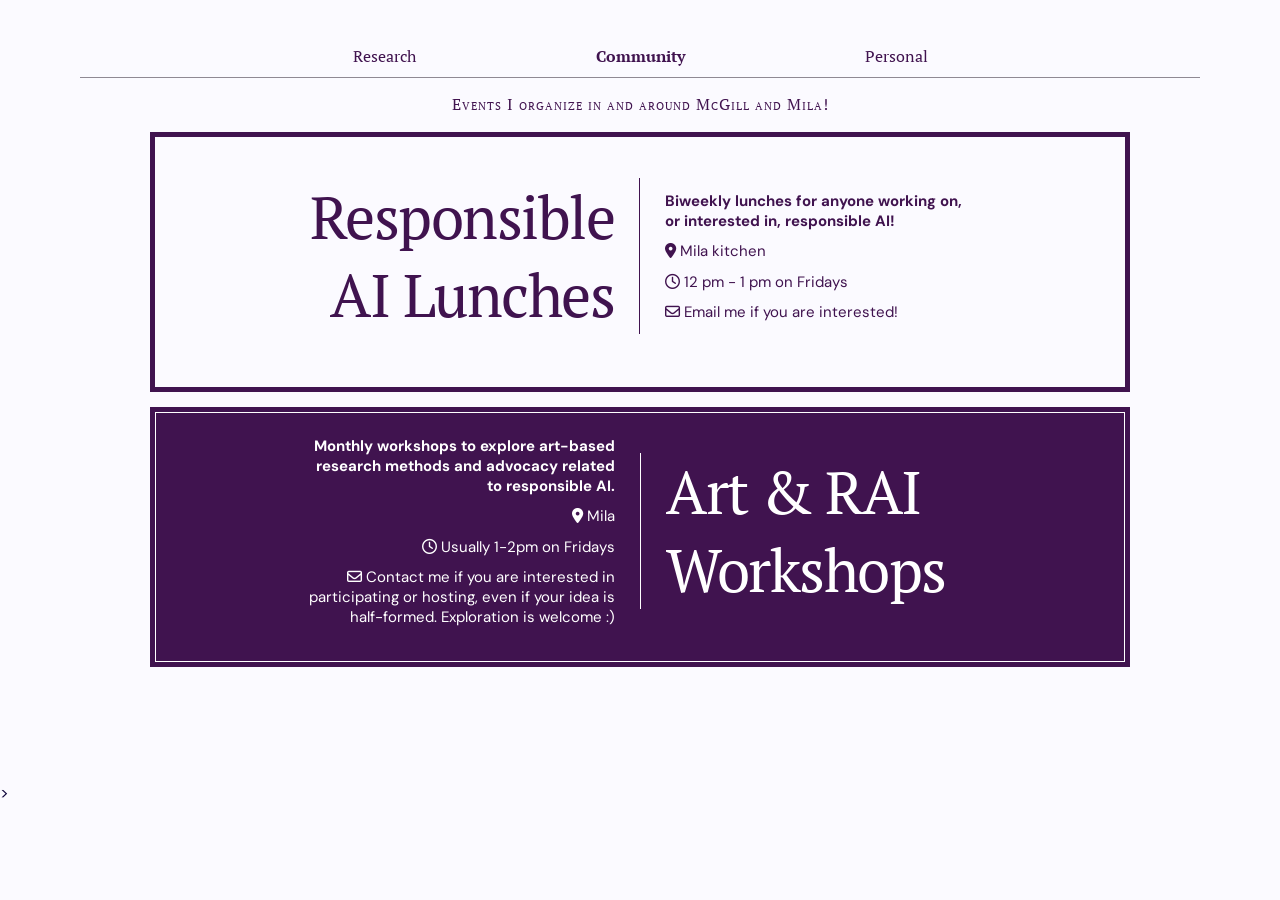
==== community.html @ d0b07355 "update personal page" ====
<!DOCTYPE html>
<html lang="en">
<head>
  <meta charset="UTF-8">
  <meta name="viewport" content="width=device-width, initial-scale=1.0">
  <title>Veronica Xia</title>
  <link rel="stylesheet" href="style.css">
  <link rel="stylesheet" href="https://cdnjs.cloudflare.com/ajax/libs/font-awesome/6.7.2/css/all.min.css">
<body>

  <div class="page">
    <header class="navigation-line">
      <nav class="navigation">
      <a href="index.html" target="_self">Research</a>
      <a class="navigation-selected" href="community.html" target="_self">Community</a>
      <a href="personal.html" target="_self">Personal</a>
      </nav>
    </header>

    <p class="small-heading">
      Events I organize in and around McGill and Mila!
    </p>

    <!-- Responsible AI Lunches -->
    <section class="event-panel" id="rai-lunches">
      <div class="panel-header">
        <div class="event-title-1">
          <h1>Responsible<br>AI Lunches</h1>
        </div>

        <nav class="event-details-1">
          <a><strong>Biweekly lunches for anyone working on, or interested in, responsible AI!</strong></a>
          <a><i class="fa-solid fa-location-dot"></i> Mila kitchen</a>
          <a><i class="fa-regular fa-clock"></i> 12 pm - 1 pm on Fridays</a>
          <a><i class="fa-regular fa-envelope"></i> Email me if you are interested!</a>
        </nav>
      </div>
    </section>

    <!-- Art & RAI Workshops -->
    <details class="event-panel" id="art-rai workshops" close>
      <summary class="panel-header-clickable">
        <div class="event-details-2">
          <a><strong>Monthly workshops to explore art-based research methods and advocacy related to responsible AI.</strong></a>
          <a><i class="fa-solid fa-location-dot"></i> Mila</a>
          <a><i class="fa-regular fa-clock"></i> Usually 1-2pm on Fridays</a>
          <a><i class="fa-regular fa-envelope"></i> Contact me if you are interested in participating or hosting, even if your idea is half-formed. Exploration is welcome :)</a>
        </div>

        <div class="event-title-2">
          <h1>Art &amp; RAI<br>Workshops</h1>
        </div>
        
      </summary>

      <div class="individual-event-content">
        <article class="individual-event-item">
          <img src="data/community/ArtRAI-4.jpg">
          <div class="individual-event-description">
            <h2><strong>Unpacking Isolation: Art, AI, and Community Building</strong></h2>
            <p>A collage workshop and discussion exploring how the modern loneliness epidemic has been commodified, and how we can leverage community building and AI to forge meaningful human connection</p>
            <p><strong>Date: </strong>Oct 30th, 2026</p>
            <p><strong>Organized by: </strong>Taïna Mueth</p>
          </div>
        </article>

        <article class="individual-event-item">
          <img src="data/community/ArtRAI-3.jpg"">
          <div class="individual-event-description">
            <h2><strong>language is material</strong></h2>
            <p>How does(n't) AI engage with the sounds and visual forms of language> Experimental translation workshop</p>
            <p><strong>Date: </strong>Oct 2nd, 2026</p>
            <p><strong>Organized by: </strong>Shira Abramovich</p>
          </div>
        </article>

        <article class="individual-event-item">
          <div class="individual-event-description">
            <h2><strong>Artificial Connoisseur</strong></h2>
            <p>You will make a small art piece of your own, then join our art salon where AI holds court as the critic. We’ll discuss what happens when AI has the power to evaluate human meaning</p>
            <p><strong>Date: </strong>Aug 21st, 2026</p>
            <p><strong>Organized by: </strong>Chong Hu</p>
          </div>
        </article>


        <article class="individual-event-item">
          <img src="data/community/ArtRAI-1.png">
          <div class="individual-event-description">
            <h2><strong></strong>Extract the AI</strong></h2>
            <p>We will be writing blackout poetry to discuss the extractive practices of AI development.</p>
            <p><strong>Date: </strong>July 26th, 2026</p>
            <p><strong>Organized by: </strong>Veronica Xia</p>
          </div>
        </article>
      </div>
    </details>

  </div>>
</body>
</html>
---- style.css ----
@import url('https://fonts.googleapis.com/css2?family=DM+Sans:wght@400;500;600;700&family=PT+Serif:wght@400;700&display=swap');


/* DEFINE COLOURS */
:root {
  --purple-extra-light: #fbfaff;
  --purple-dark: #40134f;
  --purple-medium: #895da7;
  --purple-light: #d1d2f9;
  --purple-extra-dark: #0e043a;
}

/* PAGE AS A WHOLE */
* {
  box-sizing: border-box;
}

body {
  margin: 0;
  background: var(--purple-extra-light);
  color: var(--purple-extra-dark);
  font-family: 'DM Sans', sans-serif;
  font-size: 16px;
  line-height: 1.35;
}

.page {
  width: min(100% - 72px, 1120px);
  margin: 0 auto;
  padding: 42px 0 100px;
}

/* NAVIGATION BAR */

.navigation {
  display: flex;
  justify-content: center;
  align-items: center;
  gap: clamp(48px, 17vw, 180px);
  min-height: 35px;
  padding: 0 0 5px;
  color: var(--purple-dark);
  font-family: 'PT Serif', serif;
  font-size: 16px;
}

/* Line */
.navigation-line {
  border-bottom: 1px solid #8f8993;
}

.navigation span {
  white-space: nowrap;
}

.navigation-selected {
    font-weight: 700;
}

.navigation a,
.navigation a:visited,
.navigation a:hover,
.navigation a:active {
  color: inherit;
  text-decoration: none;
}

/* INTRODUCTION */
.intro {
  margin-top: 24px;
}

h1 {
  color: var(--purple-dark);
  font-family: 'PT Serif', serif;
  font-weight: 700;
  margin: 0 0 12px;
  font-size: clamp(2.5rem, 6.4vw, 3.5rem);
  line-height: 1.12;
  letter-spacing: -1.5px;
}

.intro-content {
  display: flex;
  align-items: center;
  gap: 36px;
  padding: 10px 40px;
}

.profile-photo {
  display: block;
  width: 50%;
  aspect-ratio: 0.80;
  object-fit: cover;
  object-position: center;
  border-radius: 50%;
}

.bio {
  padding-top: 10px;
  font-size: 15.5px;
  line-height: 1.34;
}

.bio p {
  margin: 0 0 17px;
}

.bio .bio-bold {
  font-family: 'PT Serif', serif;
  font-weight: 700;
  font-size: 17px;
  line-height: 1.25;
  margin-bottom: 18px;
}

.purple-text {
  color: var(--purple-medium);
}

.arrow {
  cursor: pointer;
  text-decoration: none;
}

.section-list a {
  text-decoration: none;
}

.section-list a:hover {
  text-decoration: none;
}

.social-links {
  display: flex;
  align-items: center;
  gap: 20px;
  margin-top: 20px;
}

.social-links a {
  color: inherit;
  text-decoration: none;
  font-size: 20px;
  transition: color 0.2s ease;
}

.social-links a:hover {
  color: var(--purple);
}


/* SECTIONS */

.small-heading {
  text-align: center;
  color: var(--purple-dark);
  font-family: 'PT Serif', serif;
  font-variant: small-caps;
  letter-spacing: 1px;
}

h2 {
  color: var(--purple-dark);
  font-family: 'PT Serif', serif;
  font-weight: 700;
}

.content-section {
  margin: 38px 38px 0 10px;
}

.section-heading {
  display: flex;
  align-items: center;
  gap: 12px;
  width: 100%;
}

.section-heading h2 {
  flex: 0 0 auto;
  margin: 0;
  font-size: 27px;
  line-height: 1.15;
}

.heading-line {
  height: 1px;
  flex: 1;
  background: var(--purple-dark);
  transform: translateY(2px);
}

.section-list {
  list-style: none;
  margin: 22px 0 0;
  padding: 0 0 0 35px;
}

.section-list li {
  margin: 0 0 15px;
  font-size: 15px;
}

.section-list-expand {
  margin-top: 12px;
  text-align: left;
}

.section-list-expand summary {
  display: inline-block;
  cursor: pointer;
  font-size: 14px;
  font-style: italic;
  color: inherit;
  list-style: none;
}

.section-list-expand summary::-webkit-details-marker {
  display: none;
}

.section-list-expand summary::after {
  content: " +";
}

.section-list-expand[open] summary::after {
  content: " −";
}

.section-list-expand .list {
  margin-top: 16px;
  padding-left: 35px;
  text-align: left;
}

/* COMMUNITY */

/* Each workshop */
.event-panel {
  border: 5px solid var(--purple-dark);
  margin: 15px 70px;
  background: white;
}

/* Purple title area */
.panel-header {
  background: var(--purple-extra-light);
  color: var(--purple-dark);
  display: grid;
  grid-template-columns: 1fr 1fr;
  align-items: center;
  padding: 13px 8px;
  margin: 0;
  min-height: 250px;
}

.panel-header-clickable {
  background: var(--purple-dark);
  color: white;
  display: grid;
  grid-template-columns: 1fr 1fr;
  align-items: center;
  padding: 13px 8px;
  margin: 0;
  min-height: 250px;
  box-shadow: inset 0 0 0 1px white;
  cursor: pointer;
}

.event-title-1 h1 {
  font-family: "PT Serif", Georgia, serif;
  font-size: 60px;
  color: var(--purple-dark);
  font-weight: 400;
  line-height: 1.3;
  padding-right: 25px;
  border-right: 1px solid var(--purple-dark);
  text-align: right;
}

.event-details-1 {
  padding-left: 25px;
  font-size: 15px;
  display: flex;
  flex-direction: column;
  flex-shrink: 0;
  width: 70%;
}

.event-details-1 a {
  display: block;
  margin-bottom: 10px;
}

.event-title-2 h1 {
  font-family: "PT Serif", Georgia, serif;
  font-size: 60px;
  color: white;
  font-weight: 400;
  line-height: 1.3;
  padding-left: 25px;
  border-left: 1px solid white;
}

.event-details-2 {
  padding-right: 25px;
  font-size: 15px;
  display: flex;
  flex-direction: column;
  flex-shrink: 0;
  text-align: right;
  width: 70%;
  margin-left: auto;
}

.event-details-2 a {
  display: block;
  margin-bottom: 10px;
}


/* Workshop details: scroll vertically */
.individual-event-content {
  max-height: 360px;
  overflow-y: auto;
  padding: 24px 35px;
  border-top: 4px solid #400078;
}

/* Each workshop listing */
.individual-event-item {
  display: flex;
  align-items: center;
  gap: 23px;
  margin-bottom: 27px;
}

.individual-event-item:last-child {
  margin-bottom: 0;
}

.individual-event-item img {
  width: 140px;
  height: 120px;
  object-fit: cover;
  flex-shrink: 0;
}

.individual-event-description h2,
.individual-event-description p {
  margin: 0;
  font-family: "PT Serif", Georgia, serif;
  font-size: 16px;
  line-height: 1.3;
}

.individual-event-description h2 {
  font-weight: 400;
}

/* PERSONAL */

.description {
    max-width: 600px;
    margin: 0 auto 35px;
}
/* Image grid */
.image-grid {
  display: grid;
  grid-template-columns: repeat(3, minmax(0, 1fr));
  max-width: 750px; /* Makes the whole grid smaller */
  margin: 0 auto;   /* Centers the grid */
}

/* Flip card */
.flip-card {
  background: transparent;
  aspect-ratio: 4 / 4;
  perspective: 1000px;
}

.flip-card-inner {
  position: relative;
  width: 100%;
  height: 100%;
  transition: transform 0.6s ease;
  transform-style: preserve-3d;
}

/* Flip on hover for desktop */
.flip-card:hover .flip-card-inner {
  transform: rotateY(180deg);
}

.flip-card-front,
.flip-card-back {
  position: absolute;
  inset: 0;
  width: 100%;
  height: 100%;
  backface-visibility: hidden;
  -webkit-backface-visibility: hidden;
  overflow: hidden;
}

/* Front image */
.flip-card-front img {
  width: 100%;
  height: 100%;
  object-fit: cover;
  display: block;
}

/* Caption side */
.flip-card-back {
  background: var(--purple-dark);
  color: white;
  transform: rotateY(180deg);
  box-sizing: border-box;
  padding: 20px;
  display: flex;
  flex-direction: column;
  justify-content: center;
  align-items: center;
  text-align: center;
  overflow-y: auto;
}

.flip-card-back p {
  font-size: 14px;
  line-height: 1.6;
  margin: 0;
}



@media (max-width: 600px) {
  body {
    padding: 12px;
  }

  .event-panel {
    margin-bottom: 20px;
  }

  .panel-header {
    min-height: 170px;
  }

  .panel-header h1,
  .panel-header h2 {
    font-size: clamp(29px, 7vw, 44px);
    line-height: 1.25;
  }

  .workshop-content {
    max-height: 320px;
    padding: 20px 15px;
  }

  .workshop-item {
    align-items: flex-start;
    gap: 14px;
  }

  .workshop-item img {
    width: 95px;
    height: 95px;
  }

  .workshop-description h3,
  .workshop-description p {
    font-size: 14px;
  }
}


@media (max-width: 700px) {
  .page {
    width: min(100% - 36px, 560px);
    padding-top: 24px;
  }

  .navigation {
    gap: 0;
    justify-content: space-around;
    font-size: 15px;
  }

  .intro {
    margin-top: 24px;
  }

  h1 {
    font-size: clamp(2.2rem, 9vw, 3.2rem);
    letter-spacing: -1px;
  }

  .intro-content {
    grid-template-columns: 135px minmax(0, 1fr);
    gap: 20px;
    padding: 0;
  }

  .bio {
    padding-top: 0;
    font-size: 14px;
  }

  .bio .bio-lead {
    font-size: 15px;
  }

  .content-section {
    margin: 56px 0 0;
  }

  .section-heading h2 {
    font-size: 25px;
  }

  .list {
    padding-left: 18px;
  }
}

@media (max-width: 460px) {
  .intro-content {
    flex-direction: column;
    align-items: center;
  }

  .profile-photo {
    width: 150px;
    height: auto;
    aspect-ratio: 1;
    margin: 0 auto 4px;
  }

  .bio {
    width: 100%;
    font-size: 15px;
  }

  .see-more {
    padding-right: 4%;
  }
}

/* MOBILE WORKSHOP LAYOUT */
@media (max-width: 600px) {

  .event-panel {
    margin: 15px 12px;
    border-width: 3px;
  }

  .panel-header,
  .panel-header-clickable {
    display: flex;
    flex-direction: column;
    align-items: center;
    justify-content: center;
    gap: 16px;
    padding: 24px 16px;
    min-height: 0;
  }

  /* Activity title */
  .event-title-1,
  .event-title-2 {
    width: 100%;
    text-align: center;
  }

  .event-title-1 h1,
  .event-title-2 h1 {
    order: 1;
    font-size: 32px;
    line-height: 1.2;
    text-align: center;
    padding: 0;
    margin: 0;
    border: none;
  }

  /* White horizontal divider */
  .event-title-2,
  .event-title-1 {
    position: relative;
  }

  .event-details-1,
  .event-details-2 {
    order: 2;
    width: 85%;
    padding: 16px 0 0;
    margin: 0;
    text-align: left;
    font-size: 14px;
    border-top: 1px solid currentColor;
  }

  .event-details-1 a,
  .event-details-2 a {
    margin-bottom: 10px;
  }

  /* Workshop listings */
  .individual-event-content {
    padding: 18px;
    max-height: 360px;
  }

  .individual-event-item {
    gap: 14px;
    align-items: flex-start;
  }

  .individual-event-item img {
    width: 95px;
    height: 95px;
  }

  .individual-event-description h2,
  .individual-event-description p {
    font-size: 14px;
  }

  .individual-event-item {
    display: flex;
    flex-direction: column;
    align-items: flex-start;
    gap: 12px;
  }

  .individual-event-item img {
    width: 100%;
    height: 180px;
    object-fit: cover;
  }

  .individual-event-description {
    width: 100%;
  }
}

@media (max-width: 600px) {
  .flip-card-back {
    padding: 8px;
  }

  .flip-card-back p {
    font-size: 8px;
    line-height: 1.3;
  }
}
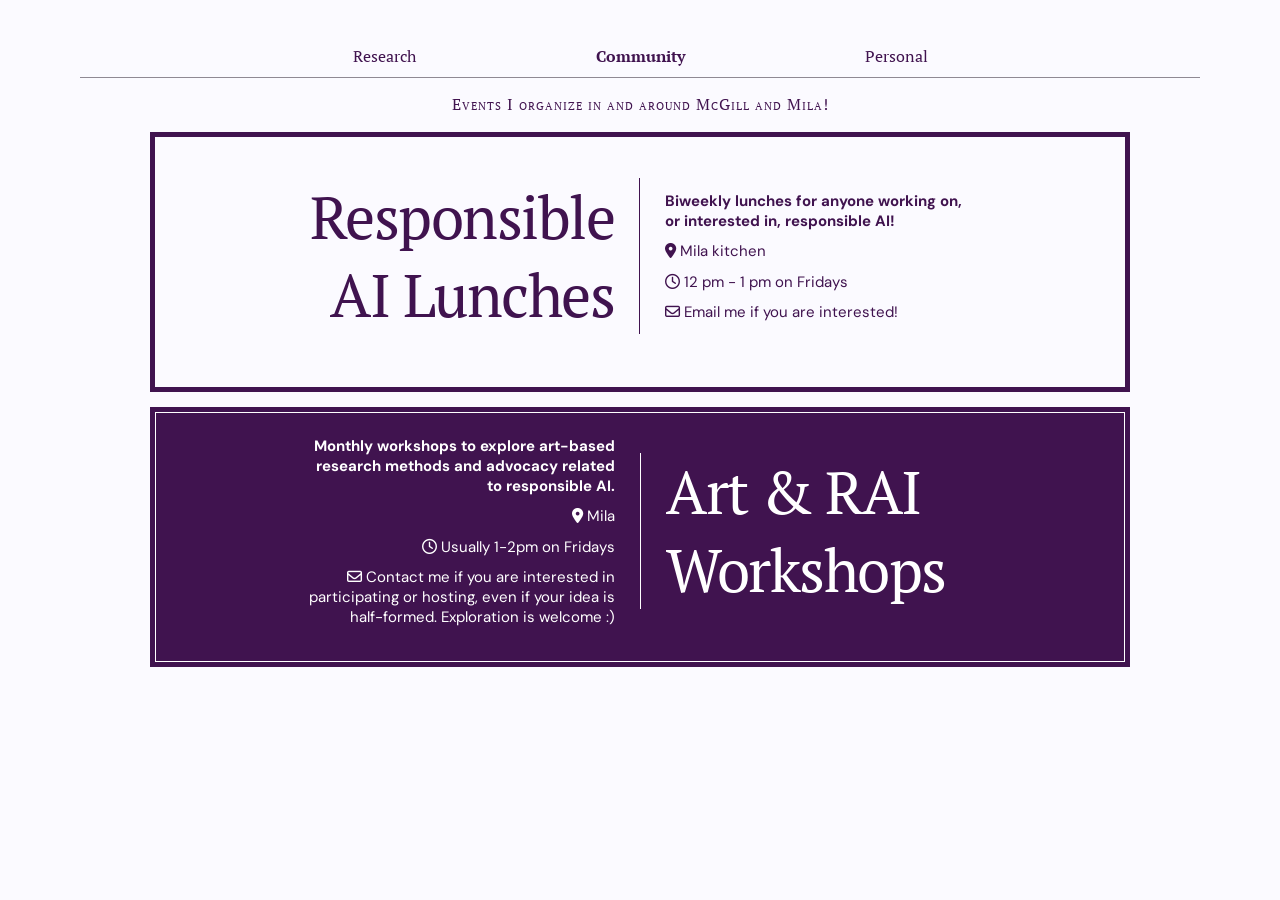
==== commit 657be924: "remove < in community page>" ====
--- a/community.html
+++ b/community.html
@@ -96,6 +96,6 @@
       </div>
     </details>
 
-  </div>>
+  </div>
 </body>
 </html>
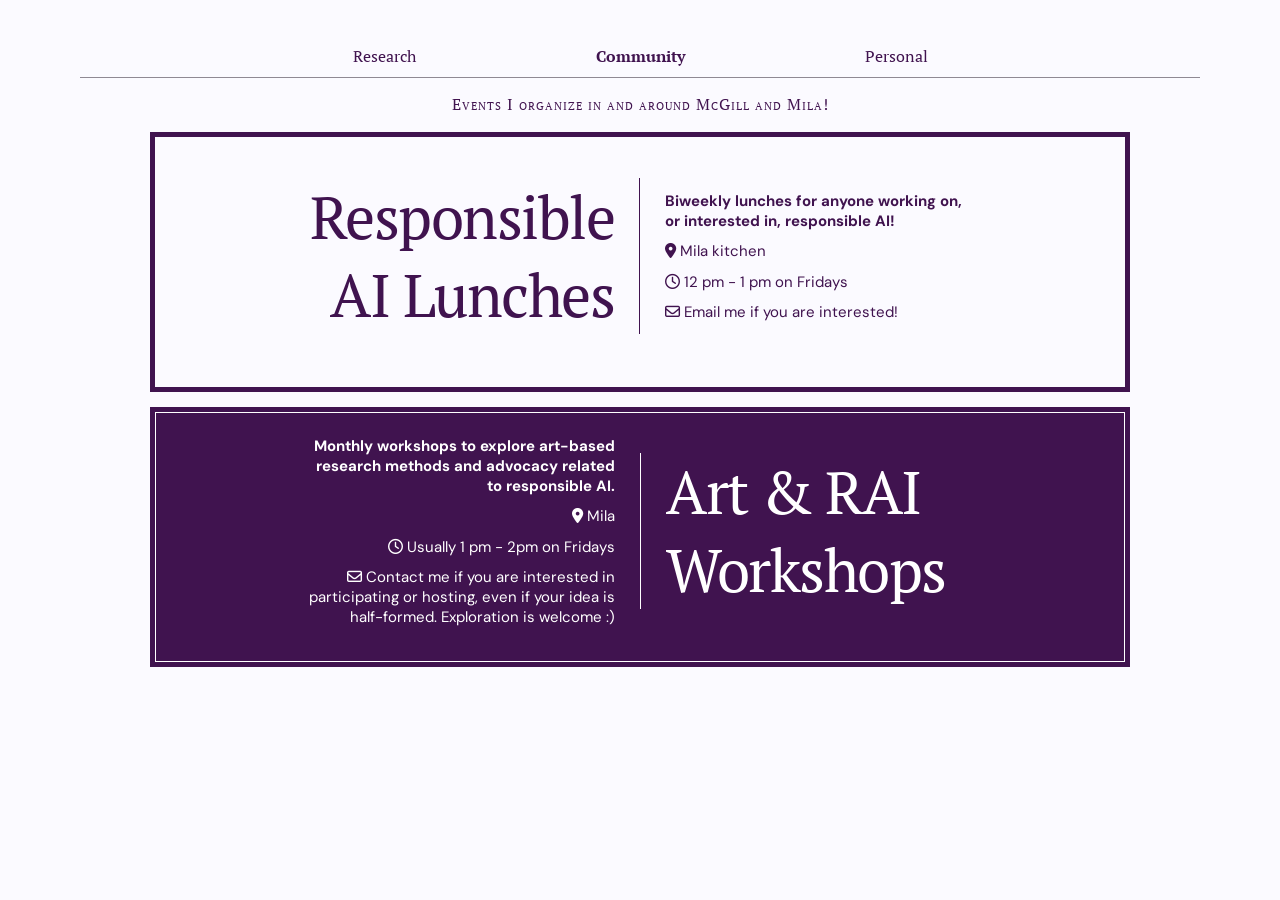
==== commit 234da714: "update personal description and time for Art&RAI workshops" ====
--- a/community.html
+++ b/community.html
@@ -43,7 +43,7 @@
         <div class="event-details-2">
           <a><strong>Monthly workshops to explore art-based research methods and advocacy related to responsible AI.</strong></a>
           <a><i class="fa-solid fa-location-dot"></i> Mila</a>
-          <a><i class="fa-regular fa-clock"></i> Usually 1-2pm on Fridays</a>
+          <a><i class="fa-regular fa-clock"></i> Usually 1 pm - 2pm on Fridays</a>
           <a><i class="fa-regular fa-envelope"></i> Contact me if you are interested in participating or hosting, even if your idea is half-formed. Exploration is welcome :)</a>
         </div>
 
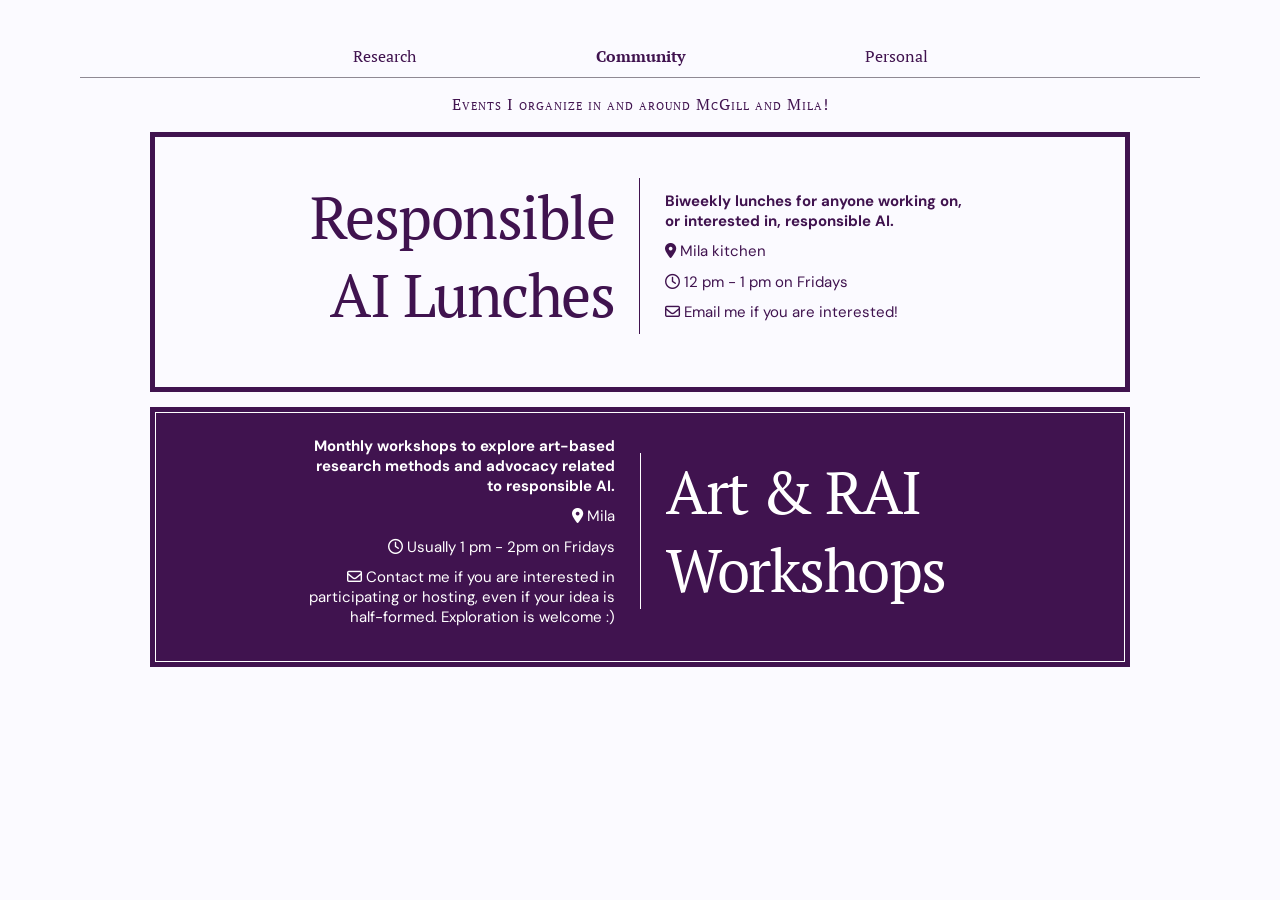
==== commit 23729acc: "clean up css" ====
--- a/community.html
+++ b/community.html
@@ -4,6 +4,7 @@
   <meta charset="UTF-8">
   <meta name="viewport" content="width=device-width, initial-scale=1.0">
   <title>Veronica Xia</title>
+  <link rel="icon" type="image/png" href="./data/favicon.png">
   <link rel="stylesheet" href="style.css">
   <link rel="stylesheet" href="https://cdnjs.cloudflare.com/ajax/libs/font-awesome/6.7.2/css/all.min.css">
 <body>
@@ -29,7 +30,7 @@
         </div>
 
         <nav class="event-details-1">
-          <a><strong>Biweekly lunches for anyone working on, or interested in, responsible AI!</strong></a>
+          <a><strong>Biweekly lunches for anyone working on, or interested in, responsible AI.</strong></a>
           <a><i class="fa-solid fa-location-dot"></i> Mila kitchen</a>
           <a><i class="fa-regular fa-clock"></i> 12 pm - 1 pm on Fridays</a>
           <a><i class="fa-regular fa-envelope"></i> Email me if you are interested!</a>
@@ -68,7 +69,7 @@
           <img src="data/community/ArtRAI-3.jpg"">
           <div class="individual-event-description">
             <h2><strong>language is material</strong></h2>
-            <p>How does(n't) AI engage with the sounds and visual forms of language> Experimental translation workshop</p>
+            <p>How does(n't) AI engage with the sounds and visual forms of language. Experimental translation workshop</p>
             <p><strong>Date: </strong>Oct 2nd, 2026</p>
             <p><strong>Organized by: </strong>Shira Abramovich</p>
           </div>
@@ -87,7 +88,7 @@
         <article class="individual-event-item">
           <img src="data/community/ArtRAI-1.png">
           <div class="individual-event-description">
-            <h2><strong></strong>Extract the AI</strong></h2>
+            <h2><strong>Extract the AI</strong></h2>
             <p>We will be writing blackout poetry to discuss the extractive practices of AI development.</p>
             <p><strong>Date: </strong>July 26th, 2026</p>
             <p><strong>Organized by: </strong>Veronica Xia</p>
--- a/style.css
+++ b/style.css
@@ -49,14 +49,12 @@
   border-bottom: 1px solid #8f8993;
 }
 
-.navigation span {
-  white-space: nowrap;
-}
-
+/* Bolded the current page */
 .navigation-selected {
     font-weight: 700;
 }
 
+/* Remove underline for href */
 .navigation a,
 .navigation a:visited,
 .navigation a:hover,
@@ -65,11 +63,12 @@
   text-decoration: none;
 }
 
-/* INTRODUCTION */
+/* INDEX */
 .intro {
   margin-top: 24px;
 }
 
+/* Hi, I'm Veronica header */
 h1 {
   color: var(--purple-dark);
   font-family: 'PT Serif', serif;
@@ -80,6 +79,7 @@
   letter-spacing: -1.5px;
 }
 
+/* Intro */
 .intro-content {
   display: flex;
   align-items: center;
@@ -94,43 +94,34 @@
   object-fit: cover;
   object-position: center;
   border-radius: 50%;
+  width: clamp(200px, 35%, 300px);
 }
 
 .bio {
   padding-top: 10px;
-  font-size: 15.5px;
   line-height: 1.34;
+  font-size: clamp(12px, 1.2vw, 15.5px);
 }
 
 .bio p {
   margin: 0 0 17px;
 }
 
+/* First bolded line in the intro */
 .bio .bio-bold {
   font-family: 'PT Serif', serif;
   font-weight: 700;
-  font-size: 17px;
   line-height: 1.25;
   margin-bottom: 18px;
-}
-
+  font-size: clamp(14px, 1.2vw, 17px);
+}
+
+/* For emphasis */
 .purple-text {
   color: var(--purple-medium);
 }
 
-.arrow {
-  cursor: pointer;
-  text-decoration: none;
-}
-
-.section-list a {
-  text-decoration: none;
-}
-
-.section-list a:hover {
-  text-decoration: none;
-}
-
+/* Icons for LinkedIn, Google Scholar, etc */
 .social-links {
   display: flex;
   align-items: center;
@@ -145,13 +136,111 @@
   transition: color 0.2s ease;
 }
 
-.social-links a:hover {
-  color: var(--purple);
-}
-
-
-/* SECTIONS */
-
+/* Sections (i.e., News, Publications, Community) */
+
+.content-section {
+  margin: 38px 38px 0 10px;
+}
+
+.section-heading {
+  display: flex;
+  align-items: center;
+  gap: 12px;
+  width: 100%;
+}
+
+.section-heading h2 {
+  color: var(--purple-dark);
+  font-family: 'PT Serif', serif;
+  font-weight: 700;
+  flex: 0 0 auto;
+  margin: 0;
+  font-size: 27px;
+  line-height: 1.15;
+}
+
+.heading-line {
+  height: 1px;
+  flex: 1;
+  background: var(--purple-dark);
+  transform: translateY(2px);
+}
+
+/* List of items in each section */
+.section-list {
+  list-style: none;
+  margin: 22px 0 0;
+  padding: 0 0 0 35px;
+}
+
+.section-list li {
+  margin: 0 0 15px;
+  font-size: clamp(12px, 1.2vw, 15.5px);
+}
+
+/* Remove underline for href */
+.section-list-no-underline {
+  list-style: none;
+  margin: 22px 0 0;
+  padding: 0 0 0 35px;
+}
+
+.section-list-no-underline li {
+  margin: 0 0 15px;
+  font-size: clamp(12px, 1.2vw, 15.5px);
+}
+
+.section-list-no-underline a {
+  text-decoration: none;
+}
+
+.section-list-no-underline a:hover {
+  text-decoration: none;
+}
+
+/* Expand for more */
+.section-list-expand {
+  margin-top: 12px;
+  text-align: left;
+}
+
+/* See more text */
+.section-list-expand summary {
+  display: inline-block;
+  cursor: pointer;
+  font-style: italic;
+  color: inherit;
+  list-style: none;
+  font-size: clamp(11px, 1.2vw, 14px);
+}
+
+.section-list-expand summary::-webkit-details-marker {
+  display: none;
+}
+
+.section-list-expand summary::after {
+  content: " +";
+}
+
+.section-list-expand[open] summary::after {
+  content: " −";
+}
+
+.section-list-expand .list {
+  margin-top: 16px;
+  padding-left: 35px;
+  text-align: left;
+}
+
+/* To open another link in Community section */
+.arrow {
+  cursor: pointer;
+  text-decoration: none;
+}
+
+/* COMMUNITY */
+
+/* Small heading at the top */
 .small-heading {
   text-align: center;
   color: var(--purple-dark);
@@ -160,90 +249,14 @@
   letter-spacing: 1px;
 }
 
-h2 {
-  color: var(--purple-dark);
-  font-family: 'PT Serif', serif;
-  font-weight: 700;
-}
-
-.content-section {
-  margin: 38px 38px 0 10px;
-}
-
-.section-heading {
-  display: flex;
-  align-items: center;
-  gap: 12px;
-  width: 100%;
-}
-
-.section-heading h2 {
-  flex: 0 0 auto;
-  margin: 0;
-  font-size: 27px;
-  line-height: 1.15;
-}
-
-.heading-line {
-  height: 1px;
-  flex: 1;
-  background: var(--purple-dark);
-  transform: translateY(2px);
-}
-
-.section-list {
-  list-style: none;
-  margin: 22px 0 0;
-  padding: 0 0 0 35px;
-}
-
-.section-list li {
-  margin: 0 0 15px;
-  font-size: 15px;
-}
-
-.section-list-expand {
-  margin-top: 12px;
-  text-align: left;
-}
-
-.section-list-expand summary {
-  display: inline-block;
-  cursor: pointer;
-  font-size: 14px;
-  font-style: italic;
-  color: inherit;
-  list-style: none;
-}
-
-.section-list-expand summary::-webkit-details-marker {
-  display: none;
-}
-
-.section-list-expand summary::after {
-  content: " +";
-}
-
-.section-list-expand[open] summary::after {
-  content: " −";
-}
-
-.section-list-expand .list {
-  margin-top: 16px;
-  padding-left: 35px;
-  text-align: left;
-}
-
-/* COMMUNITY */
-
-/* Each workshop */
+/* Entire panel for each event */
 .event-panel {
   border: 5px solid var(--purple-dark);
   margin: 15px 70px;
   background: white;
 }
 
-/* Purple title area */
+/* Main title area */
 .panel-header {
   background: var(--purple-extra-light);
   color: var(--purple-dark);
@@ -255,6 +268,7 @@
   min-height: 250px;
 }
 
+/* Main title area, expandable version */
 .panel-header-clickable {
   background: var(--purple-dark);
   color: white;
@@ -268,6 +282,7 @@
   cursor: pointer;
 }
 
+/* event-title-1 and -2 are for every other event (alternating designs) */
 .event-title-1 h1 {
   font-family: "PT Serif", Georgia, serif;
   font-size: 60px;
@@ -319,8 +334,7 @@
   margin-bottom: 10px;
 }
 
-
-/* Workshop details: scroll vertically */
+/* More details (individual workshops) */
 .individual-event-content {
   max-height: 360px;
   overflow-y: auto;
@@ -353,14 +367,16 @@
   font-family: "PT Serif", Georgia, serif;
   font-size: 16px;
   line-height: 1.3;
+  font-weight: 400;
 }
 
 .individual-event-description h2 {
-  font-weight: 400;
+  color: var(--purple-dark);
 }
 
 /* PERSONAL */
 
+/* Longer description */
 .description {
     max-width: 600px;
     margin: 0 auto 35px;
@@ -369,11 +385,11 @@
 .image-grid {
   display: grid;
   grid-template-columns: repeat(3, minmax(0, 1fr));
-  max-width: 750px; /* Makes the whole grid smaller */
-  margin: 0 auto;   /* Centers the grid */
-}
-
-/* Flip card */
+  max-width: 750px;
+  margin: 0 auto;  
+}
+
+/* Each card */
 .flip-card {
   background: transparent;
   aspect-ratio: 4 / 4;
@@ -388,7 +404,7 @@
   transform-style: preserve-3d;
 }
 
-/* Flip on hover for desktop */
+/* Flip on hover */
 .flip-card:hover .flip-card-inner {
   transform: rotateY(180deg);
 }
@@ -404,7 +420,7 @@
   overflow: hidden;
 }
 
-/* Front image */
+/* Image on the front */
 .flip-card-front img {
   width: 100%;
   height: 100%;
@@ -412,7 +428,7 @@
   display: block;
 }
 
-/* Caption side */
+/* Text on the back */
 .flip-card-back {
   background: var(--purple-dark);
   color: white;
@@ -433,61 +449,21 @@
   margin: 0;
 }
 
-
-
-@media (max-width: 600px) {
-  body {
-    padding: 12px;
-  }
-
-  .event-panel {
-    margin-bottom: 20px;
-  }
-
-  .panel-header {
-    min-height: 170px;
-  }
-
-  .panel-header h1,
-  .panel-header h2 {
-    font-size: clamp(29px, 7vw, 44px);
-    line-height: 1.25;
-  }
-
-  .workshop-content {
-    max-height: 320px;
-    padding: 20px 15px;
-  }
-
-  .workshop-item {
-    align-items: flex-start;
-    gap: 14px;
-  }
-
-  .workshop-item img {
-    width: 95px;
-    height: 95px;
-  }
-
-  .workshop-description h3,
-  .workshop-description p {
-    font-size: 14px;
-  }
-}
-
-
+/* INDEX PAGE */
 @media (max-width: 700px) {
   .page {
     width: min(100% - 36px, 560px);
     padding-top: 24px;
   }
 
+  /* Navigation */
   .navigation {
     gap: 0;
     justify-content: space-around;
     font-size: 15px;
   }
 
+  /* Introduction */
   .intro {
     margin-top: 24px;
   }
@@ -497,35 +473,6 @@
     letter-spacing: -1px;
   }
 
-  .intro-content {
-    grid-template-columns: 135px minmax(0, 1fr);
-    gap: 20px;
-    padding: 0;
-  }
-
-  .bio {
-    padding-top: 0;
-    font-size: 14px;
-  }
-
-  .bio .bio-lead {
-    font-size: 15px;
-  }
-
-  .content-section {
-    margin: 56px 0 0;
-  }
-
-  .section-heading h2 {
-    font-size: 25px;
-  }
-
-  .list {
-    padding-left: 18px;
-  }
-}
-
-@media (max-width: 460px) {
   .intro-content {
     flex-direction: column;
     align-items: center;
@@ -543,16 +490,36 @@
     font-size: 15px;
   }
 
+  .bio .bio-lead {
+    font-size: 15px;
+  }
+
+  /* Sections */
+  .content-section {
+    margin: 56px 0 0;
+  }
+
+  .section-heading h2 {
+    font-size: 25px;
+  }
+
   .see-more {
     padding-right: 4%;
   }
 }
 
-/* MOBILE WORKSHOP LAYOUT */
-@media (max-width: 600px) {
-
+/* COMMUNITY PAGE */
+@media (max-width: 1000px) {
+  /* General spacing */
+  body {
+    padding: 12px;
+  }
+
+  /* COMMUNITY */
+  /* Event panels */
   .event-panel {
     margin: 15px 12px;
+    margin-bottom: 20px;
     border-width: 3px;
   }
 
@@ -567,9 +534,16 @@
     min-height: 0;
   }
 
-  /* Activity title */
+  .panel-header h1,
+  .panel-header h2 {
+    font-size: clamp(29px, 7vw, 44px);
+    line-height: 1.25;
+  }
+
+  /* Event titles */
   .event-title-1,
   .event-title-2 {
+    position: relative;
     width: 100%;
     text-align: center;
   }
@@ -585,12 +559,7 @@
     border: none;
   }
 
-  /* White horizontal divider */
-  .event-title-2,
-  .event-title-1 {
-    position: relative;
-  }
-
+  /* Event details */
   .event-details-1,
   .event-details-2 {
     order: 2;
@@ -607,25 +576,10 @@
     margin-bottom: 10px;
   }
 
-  /* Workshop listings */
+  /* Individual workshops */
   .individual-event-content {
     padding: 18px;
-    max-height: 360px;
-  }
-
-  .individual-event-item {
-    gap: 14px;
-    align-items: flex-start;
-  }
-
-  .individual-event-item img {
-    width: 95px;
-    height: 95px;
-  }
-
-  .individual-event-description h2,
-  .individual-event-description p {
-    font-size: 14px;
+    max-height: 320px;
   }
 
   .individual-event-item {
@@ -633,6 +587,7 @@
     flex-direction: column;
     align-items: flex-start;
     gap: 12px;
+    margin-bottom: 27px;
   }
 
   .individual-event-item img {
@@ -644,9 +599,13 @@
   .individual-event-description {
     width: 100%;
   }
-}
-
-@media (max-width: 600px) {
+
+  .individual-event-description h2,
+  .individual-event-description p {
+    font-size: 14px;
+  }
+
+  /* Image grid captions */
   .flip-card-back {
     padding: 8px;
   }
@@ -655,4 +614,5 @@
     font-size: 8px;
     line-height: 1.3;
   }
-}+}
+
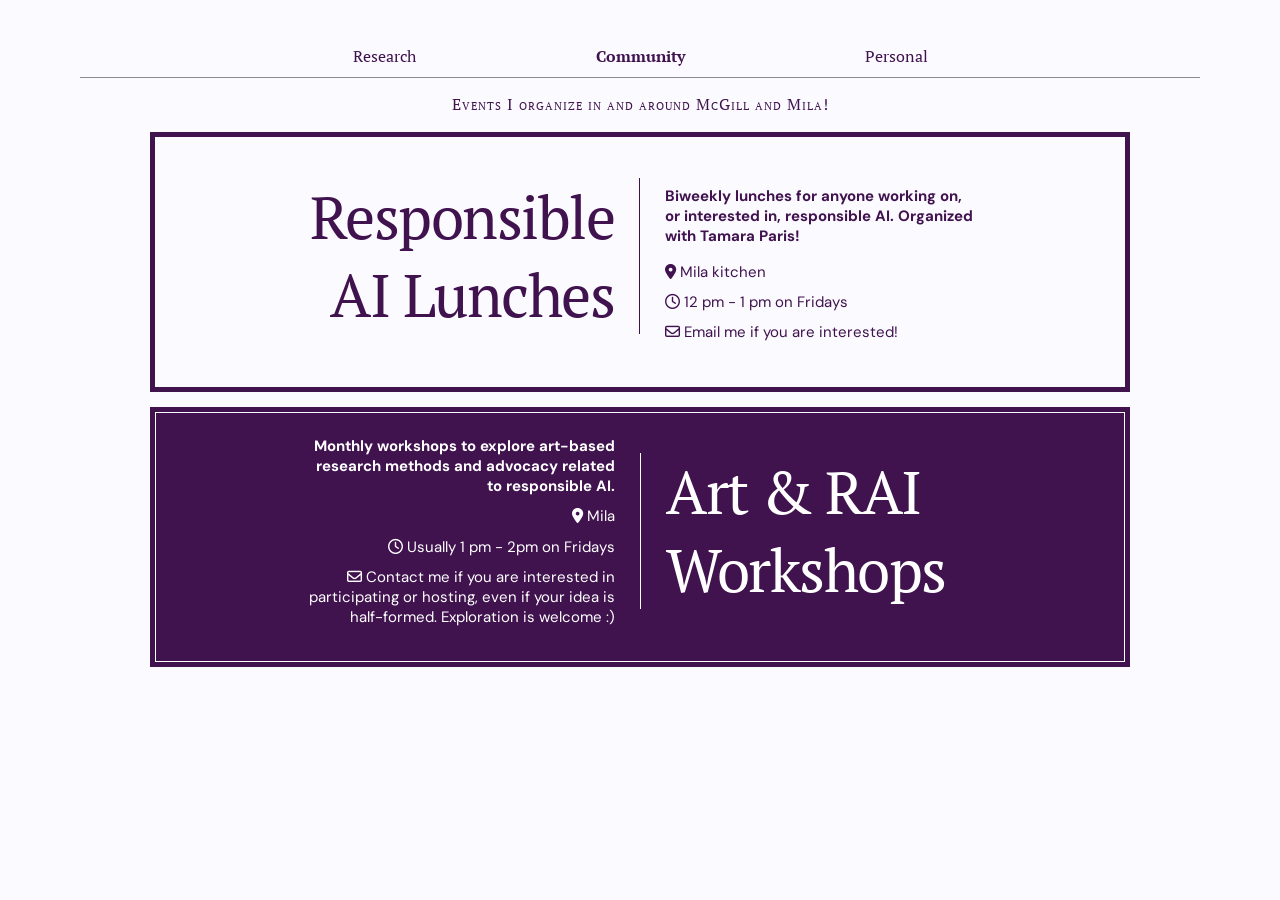
==== commit 613a5b4a: "Change Art&RAI session date for Taina, and add Tamara's name to RAI lunches" ====
--- a/community.html
+++ b/community.html
@@ -30,7 +30,7 @@
         </div>
 
         <nav class="event-details-1">
-          <a><strong>Biweekly lunches for anyone working on, or interested in, responsible AI.</strong></a>
+          <p><strong>Biweekly lunches for anyone working on, or interested in, responsible AI. Organized with Tamara Paris!</strong></p>
           <a><i class="fa-solid fa-location-dot"></i> Mila kitchen</a>
           <a><i class="fa-regular fa-clock"></i> 12 pm - 1 pm on Fridays</a>
           <a><i class="fa-regular fa-envelope"></i> Email me if you are interested!</a>
@@ -60,7 +60,7 @@
           <div class="individual-event-description">
             <h2><strong>Unpacking Isolation: Art, AI, and Community Building</strong></h2>
             <p>A collage workshop and discussion exploring how the modern loneliness epidemic has been commodified, and how we can leverage community building and AI to forge meaningful human connection</p>
-            <p><strong>Date: </strong>Oct 30th, 2026</p>
+            <p><strong>Date: </strong>Nov. 13th, 2026</p>
             <p><strong>Organized by: </strong>Taïna Mueth</p>
           </div>
         </article>
@@ -70,7 +70,7 @@
           <div class="individual-event-description">
             <h2><strong>language is material</strong></h2>
             <p>How does(n't) AI engage with the sounds and visual forms of language. Experimental translation workshop</p>
-            <p><strong>Date: </strong>Oct 2nd, 2026</p>
+            <p><strong>Date: </strong>Oct. 2nd, 2026</p>
             <p><strong>Organized by: </strong>Shira Abramovich</p>
           </div>
         </article>
@@ -79,7 +79,7 @@
           <div class="individual-event-description">
             <h2><strong>Artificial Connoisseur</strong></h2>
             <p>You will make a small art piece of your own, then join our art salon where AI holds court as the critic. We’ll discuss what happens when AI has the power to evaluate human meaning</p>
-            <p><strong>Date: </strong>Aug 21st, 2026</p>
+            <p><strong>Date: </strong>Aug. 21st, 2026</p>
             <p><strong>Organized by: </strong>Chong Hu</p>
           </div>
         </article>
--- a/style.css
+++ b/style.css
@@ -119,6 +119,7 @@
 /* For emphasis */
 .purple-text {
   color: var(--purple-medium);
+  font-weight: 700;
 }
 
 /* Icons for LinkedIn, Google Scholar, etc */
